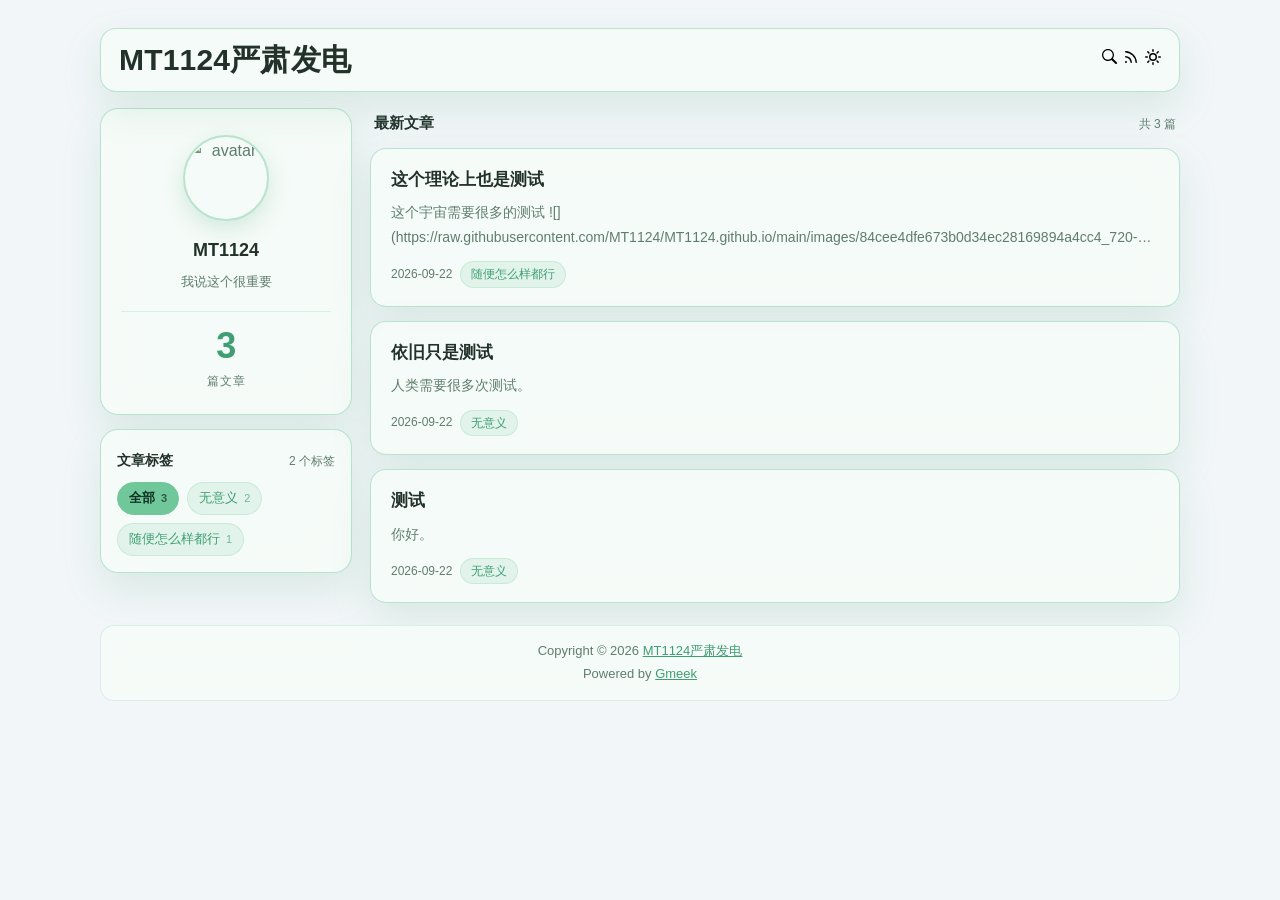
==== docs/index.html @ 90073ca0 "🎉auto update by Gmeek action" ====
<!DOCTYPE html>
<html data-color-mode="light" data-dark-theme="dark" data-light-theme="light" lang="zh-CN">
<head>
    <meta content="text/html; charset=utf-8" http-equiv="content-type" />
    <meta name="viewport" content="width=device-width,initial-scale=1.0">
    <meta http-equiv="X-UA-Compatible" content="IE=edge">
    <meta name="theme-color" content="#eef2f8">
    <link rel="manifest" href="/manifest.webmanifest">
    <link rel="apple-touch-icon" href="/apple-touch-icon.png">
    <meta name="apple-mobile-web-app-capable" content="yes">
    <meta name="mobile-web-app-capable" content="yes">
    <meta name="apple-mobile-web-app-status-bar-style" content="default">
    <meta name="apple-mobile-web-app-title" content="MT1124">
    <link href='https://mirrors.sustech.edu.cn/cdnjs/ajax/libs/Primer/21.0.7/primer.css' rel='stylesheet' />
    
    <link rel="icon" href="https://avatars.githubusercontent.com/u/216737748?v=4&size=64">
    <script>
        (function(){
            try{
                var params=new URLSearchParams(location.search);
                if(params.get('admin')==='1'){localStorage.setItem('meek_admin','1');}
                if(params.get('admin')==='0'){localStorage.removeItem('meek_admin');}
                if(localStorage.getItem('meek_admin')==='1'){document.documentElement.classList.add('is-admin');}
            }catch(e){}
        })();
    </script><script>
        let theme = localStorage.getItem("meek_theme") || "light";
        document.documentElement.setAttribute("data-color-mode", theme);
    </script>
<meta name="description" content="我说这个很重要">
<meta property="og:title" content="MT1124严肃发电">
<meta property="og:description" content="我说这个很重要">
<meta property="og:type" content="blog">
<meta property="og:url" content="https://MT1124.github.io">
<meta property="og:image" content="https://avatars.githubusercontent.com/u/216737748?v=4&size=64">
<title>MT1124严肃发电</title>

    <style>
        :root{
            --blog-max: 880px;
            --blog-radius: 18px;
            --blog-card: rgba(246,252,248,.86);
            --blog-border: rgba(111,199,154,.45);
            --blog-border-soft: rgba(111,199,154,.22);
            --blog-fg: var(--fgColor-default, #22322b);
            --blog-muted: var(--fgColor-muted, #5f7d6e);
            --blog-accent: #6fc79a;
            --blog-accent-strong: #3f9e73;
            --blog-accent-soft: rgba(111,199,154,.15);
            --blog-bg-dim: .30;
            --blog-shadow: 0 16px 40px rgba(63,158,115,.14);
        }
        html[data-color-mode="dark"]{
            --blog-card: rgba(18,26,22,.86);
            --blog-border: rgba(111,199,154,.34);
            --blog-border-soft: rgba(111,199,154,.18);
            --blog-fg: #e4f1ea;
            --blog-muted: #93ab9f;
            --blog-accent: #7fd6ab;
            --blog-accent-strong: #7fd6ab;
            --blog-accent-soft: rgba(127,214,171,.14);
            --blog-shadow: 0 16px 40px rgba(0,0,0,.5);
        }
        *{box-sizing:border-box;}
        body{
            margin:0;
            padding:28px 16px 112px;
            min-height:100vh;
            color:var(--blog-fg);
            font-family:"LXGW WenKai",-apple-system,BlinkMacSystemFont,"Segoe UI","PingFang SC","HarmonyOS Sans SC","Noto Sans SC","Microsoft YaHei",sans-serif;
            font-size:16px;
            line-height:1.75;
            background-color:var(--bgColor-default,#eef1f6);
            background-image:var(--blog-bg-image,linear-gradient(160deg,#f4faf7 0%,#e8f4ee 48%,#f7fbf9 100%));
            background-size:cover;
            background-position:center center;
            background-attachment:fixed;
            background-repeat:no-repeat;
            -webkit-font-smoothing:antialiased;
        }
        html[data-color-mode="dark"] body{
            background-color:var(--bgColor-default,#0d1117);
            background-image:var(--blog-bg-image,linear-gradient(160deg,#0d1412 0%,#11201a 50%,#0d1412 100%));
        }
        body::before{
            content:"";
            position:fixed;
            inset:0;
            z-index:-2;
            background:rgba(247,251,249,var(--blog-bg-dim));
            pointer-events:none;
        }
        html[data-color-mode="dark"] body::before{background:rgba(4,10,7,var(--blog-bg-dim));}
        #header{
            position:sticky;
            top:12px;
            z-index:50;
            display:flex;
            align-items:center;
            gap:12px;
            max-width:var(--blog-max);
            margin:0 auto 16px;
            padding:12px 18px;
            border:1px solid var(--blog-border);
            border-radius:16px;
            background:var(--blog-card);
            box-shadow:var(--blog-shadow);
            backdrop-filter:blur(12px) saturate(1.2);
            -webkit-backdrop-filter:blur(12px) saturate(1.2);
        }
        #page{
            position:relative;
            z-index:1;
            max-width:var(--blog-max);
            margin:0 auto;
            padding:28px 30px 20px;
            border-radius:var(--blog-radius);
            background:var(--blog-card);
            border:1px solid var(--blog-border);
            box-shadow:var(--blog-shadow);
            backdrop-filter:blur(16px) saturate(1.15);
            -webkit-backdrop-filter:blur(16px) saturate(1.15);
        }
        #header h1{margin:0;font-size:clamp(22px,5.4vw,30px);line-height:1.25;display:flex;align-items:center;gap:12px;}
        #header h1 a{color:inherit;text-decoration:none;font-family:inherit!important;font-size:inherit!important;margin-left:0!important;font-weight:650;letter-spacing:.2px;}
        .title-right{display:flex;align-items:center;gap:6px;margin:0 0 0 auto!important;}
        .title-right button,.title-right .btn{margin:0;}
        .avatar{width:48px;height:48px;border-radius:50%!important;object-fit:cover;box-shadow:0 4px 14px rgba(0,0,0,.12);}
        .postTitle,.tagTitle{font-size:clamp(22px,5.4vw,32px)!important;font-family:inherit!important;font-weight:650;line-height:1.3;overflow-wrap:anywhere;}
        #content{font-size:16px;}
        #content > div:first-child{color:var(--blog-muted);}
        .SideNav{min-width:0!important;border:1px solid var(--blog-border)!important;border-radius:14px;overflow:hidden;background:transparent;}
        .SideNav-item{display:flex;padding:13px 15px;border-bottom:1px solid var(--blog-border);color:inherit;text-decoration:none;transition:background .16s ease;}
        .SideNav-item:last-child{border-bottom:none;}
        .SideNav-item:hover{background:var(--blog-accent-soft);text-decoration:none;}
        .SideNav-icon{margin-right:10px;color:var(--blog-muted);}
        .listTitle{font-weight:520;}
        .listLabels{display:flex;align-items:center;gap:6px;}
        .Label{display:inline-flex;align-items:center;padding:2px 9px;border-radius:999px;font-size:12px;line-height:1.6;font-weight:500;color:#fff;}
        .LabelTime{background:var(--blog-accent)!important;color:#123024!important;}
        #postBody a{color:var(--blog-accent-strong);}
        #postBody a:hover{color:var(--blog-accent);}
        .title-right a{color:var(--blog-muted);}
        .title-right a:hover{color:var(--blog-accent-strong);}
        #cmButton{border-color:var(--blog-border)!important;background:var(--blog-accent-soft)!important;color:var(--blog-accent-strong)!important;border-radius:12px;}
        .paginate-container{margin:18px 0 0;}
        .pagination a,.pagination span{margin:0 4px;padding:5px 12px;border-radius:999px;border:1px solid var(--blog-border);text-decoration:none;color:inherit;}
        .pagination a:hover{background:var(--blog-accent-soft);}
        #postBody{padding-bottom:28px;}
        #postBody img{max-width:100%;height:auto;border-radius:12px;}
        #postBody pre{border-radius:12px;}
        #postBody blockquote{border-left:3px solid var(--blog-accent);padding-left:14px;color:var(--blog-muted);}
        #cmButton{margin-top:32px;border-radius:12px;}
        #footer{margin-top:40px;padding-top:16px;border-top:1px solid var(--blog-border);text-align:center;font-size:13px;color:var(--blog-muted);}
        #footer a{color:var(--blog-accent-strong);}
        .fab{position:fixed;right:18px;z-index:60;display:inline-flex;align-items:center;gap:8px;padding:11px 16px;border-radius:999px;border:1px solid var(--blog-border);background:var(--blog-card);color:var(--blog-fg);font-size:14px;font-weight:520;box-shadow:var(--blog-shadow);backdrop-filter:blur(14px);-webkit-backdrop-filter:blur(14px);cursor:pointer;text-decoration:none;transition:transform .16s ease;}
        .fab:hover{transform:translateY(-1px);text-decoration:none;color:var(--blog-fg);}
        .fab svg{width:16px;height:16px;}
        #writeFab{bottom:20px;background:var(--blog-accent);border-color:var(--blog-accent);color:#123024;}
        #bgFab{bottom:74px;}
        html:not(.is-admin) #writeFab{display:none!important;}
        html:not(.is-admin) #bgFab{display:none!important;}
        html:not(.is-admin) #bgPanel{display:none!important;}
        html:not(.is-admin) #pubApp{display:none!important;}
        html:not(.is-admin) a[title="Issue"]{display:none!important;}
        #bgPanel{position:fixed;right:18px;bottom:132px;width:min(92vw,340px);z-index:61;display:none;padding:16px;border-radius:16px;border:1px solid var(--blog-border);background:var(--blog-card);box-shadow:var(--blog-shadow);backdrop-filter:blur(18px);-webkit-backdrop-filter:blur(18px);}
        #bgPanel.open{display:block;}
        #bgPanel .bg-head{display:flex;align-items:center;justify-content:space-between;font-weight:650;margin-bottom:4px;}
        #bgPanel .bg-row{margin-top:10px;display:flex;gap:8px;align-items:center;}
        #bgPanel input[type=text]{flex:1;min-width:0;padding:8px 10px;border-radius:10px;border:1px solid var(--blog-border);background:transparent;color:inherit;}
        #bgPanel input[type=range]{flex:1;}
        #bgPanel .bg-btn{padding:8px 12px;border-radius:10px;border:1px solid var(--blog-border);background:transparent;color:inherit;cursor:pointer;}
        #bgPanel .bg-btn.primary{background:var(--blog-accent);border-color:var(--blog-accent);color:#123024;}
        #bgPanel .bg-file{display:inline-flex;align-items:center;gap:8px;padding:8px 12px;border-radius:10px;border:1px dashed var(--blog-border);cursor:pointer;font-size:14px;}
        #bgPanel .bg-file input{display:none;}
        #bgPanel .bg-hint{margin-top:10px;font-size:12px;line-height:1.6;color:var(--blog-muted);}
        #bgClose{border:none;background:transparent;color:inherit;font-size:20px;line-height:1;cursor:pointer;}
        @media (max-width:600px){
            body{padding:10px 10px 120px!important;}
            #header{top:8px;gap:8px;padding:10px 12px;margin-bottom:12px;border-radius:14px;}
            #page{padding:18px 16px 14px;border-radius:14px;}
            .avatar{width:40px!important;height:40px!important;}
            .subnav-search{width:auto!important;margin:0!important;}
            .subnav-search-input{width:104px!important;}
            .SideNav-item{padding:11px 12px;}
            .listLabels .LabelTime{display:none;}
            .fab{width:46px;height:46px;padding:0;justify-content:center;border-radius:50%;}
            .fab .fab-text{display:none;}
            #writeFab{bottom:16px;right:14px;}
            #bgFab{bottom:70px;right:14px;}
            #bgPanel{right:10px;left:10px;bottom:126px;width:auto;}
        }
    </style>
    <link rel="stylesheet" href="/pub.css">
    <script>window.PUB_REPO="MT1124/MT1124.github.io";</script>
</head>

<style>
#page{max-width:1080px;padding:0;background:transparent;border:none;box-shadow:none;backdrop-filter:none;-webkit-backdrop-filter:none;}
#header{max-width:1080px;}
#footer{max-width:1080px;margin:22px auto 0;padding:14px 20px;border:1px solid var(--blog-border-soft);border-radius:14px;background:var(--blog-card);backdrop-filter:blur(12px);-webkit-backdrop-filter:blur(12px);}

.list-layout{display:grid;grid-template-columns:252px minmax(0,1fr);gap:18px;align-items:start;}
.side-card{background:var(--blog-card);border:1px solid var(--blog-border);border-radius:18px;backdrop-filter:blur(16px) saturate(1.15);-webkit-backdrop-filter:blur(16px) saturate(1.15);box-shadow:var(--blog-shadow);}

.sidebar-sticky{position:sticky;top:96px;display:flex;flex-direction:column;gap:14px;}
.profile-card{display:flex;flex-direction:column;align-items:center;text-align:center;padding:26px 20px 22px;}
.profile-card .avatar{width:86px;height:86px;border-radius:50%!important;object-fit:cover;border:2px solid var(--blog-border);box-shadow:0 8px 22px rgba(63,158,115,.20);transition:transform .5s ease;}
.profile-card .avatar:hover{transform:scale(1.05);}
.profile-name{margin-top:14px;font-size:18px;font-weight:650;color:var(--blog-fg);}
.profile-bio{margin-top:6px;font-size:13px;line-height:1.6;color:var(--blog-muted);}
.profile-stats{width:100%;margin-top:18px;padding-top:16px;border-top:1px solid var(--blog-border-soft);display:flex;justify-content:center;}
.stat{display:flex;flex-direction:column;align-items:center;}
.stat-num{font-size:36px;font-weight:750;line-height:1;color:var(--blog-accent-strong);letter-spacing:-.5px;}
.stat-label{margin-top:7px;font-size:12px;color:var(--blog-muted);letter-spacing:1px;}

.tag-card{padding:18px 16px 16px;}
.tag-card-title{display:flex;align-items:baseline;justify-content:space-between;margin-bottom:10px;font-size:14px;font-weight:650;color:var(--blog-fg);}
.tag-card-title .tag-total{font-size:12px;font-weight:400;color:var(--blog-muted);}
.tag-list{display:flex;flex-wrap:wrap;gap:8px;}
.tag-chip{display:inline-flex;align-items:center;gap:6px;padding:5px 11px;border-radius:999px;border:1px solid var(--blog-border-soft);background:var(--blog-accent-soft);color:var(--blog-accent-strong);font-size:13px;line-height:1.6;cursor:pointer;transition:background .15s ease,border-color .15s ease,color .15s ease;}
.tag-chip:hover{border-color:var(--blog-accent);}
.tag-chip.active{background:var(--blog-accent);border-color:var(--blog-accent);color:#123024;font-weight:600;}
.tag-chip .tag-count{font-size:11px;opacity:.7;}
.tag-hint{margin:2px 4px 12px;font-size:12px;line-height:1.7;color:var(--blog-muted);display:none;}
.tag-hint a{color:var(--blog-accent-strong);}

.main-col{min-width:0;}
.list-head{display:flex;align-items:baseline;justify-content:space-between;margin:2px 4px 12px;font-size:15px;font-weight:600;color:var(--blog-fg);}
.list-head .list-count{font-size:12px;font-weight:400;color:var(--blog-muted);}
.post-cards{display:flex;flex-direction:column;gap:14px;}
.post-card{position:relative;padding:18px 20px;border-radius:16px;border:1px solid var(--blog-border);background:var(--blog-card);backdrop-filter:blur(16px) saturate(1.15);-webkit-backdrop-filter:blur(16px) saturate(1.15);box-shadow:var(--blog-shadow);transition:transform .18s ease,box-shadow .18s ease,border-color .18s ease;}
.post-card:hover{transform:translateY(-3px);border-color:var(--blog-accent);box-shadow:0 18px 40px rgba(63,158,115,.22);}
.post-card-title{margin:0;font-size:17px;line-height:1.5;font-weight:650;}
.post-card-title a{color:var(--blog-fg);text-decoration:none;}
.post-card-title a:hover{color:var(--blog-accent-strong);text-decoration:none;}
.post-card-title a::after{content:"";position:absolute;inset:0;border-radius:inherit;z-index:1;}
.post-card-desc{margin:8px 0 0;font-size:14px;line-height:1.75;color:var(--blog-muted);display:-webkit-box;-webkit-line-clamp:2;-webkit-box-orient:vertical;overflow:hidden;}
.post-card-meta{position:relative;z-index:2;margin-top:12px;display:flex;flex-wrap:wrap;align-items:center;gap:8px;font-size:12px;color:var(--blog-muted);}
.meta-date{color:var(--blog-muted);}
.meta-label{display:inline-flex;align-items:center;padding:2px 10px;border-radius:999px;font-size:12px;line-height:1.7;color:var(--blog-accent-strong);background:var(--blog-accent-soft);border:1px solid var(--blog-border-soft);text-decoration:none;}
.meta-label:hover{color:#123024;background:var(--blog-accent);text-decoration:none;}
.pin-chip{display:inline-flex;align-items:center;padding:1px 8px;border-radius:999px;font-size:11px;color:#123024;background:var(--blog-accent);}
.empty-card{padding:34px 20px;text-align:center;color:var(--blog-muted);font-size:14px;}

@media (max-width:820px){
    #page{max-width:100%;}
    #header{max-width:100%;}
    #footer{max-width:100%;}
    .list-layout{grid-template-columns:1fr;gap:14px;}
    .sidebar-sticky{position:static;gap:12px;}
    .profile-card{position:static;flex-direction:row;align-items:center;text-align:left;gap:14px;padding:16px;}
    .profile-card .avatar{width:56px!important;height:56px!important;flex:none;border-width:1px;}
    .profile-info{min-width:0;}
    .profile-name{margin-top:0;font-size:16px;overflow:hidden;text-overflow:ellipsis;white-space:nowrap;}
    .profile-bio{display:none;}
    .profile-stats{width:auto;margin:0 0 0 auto;padding:0 0 0 14px;border-top:none;border-left:1px solid var(--blog-border-soft);flex:none;}
    .stat-num{font-size:26px;}
    .stat-label{margin-top:4px;font-size:11px;}
    .post-card{padding:16px;}
}
</style>



<body data-default-bg="https://mt1124.github.io/images/bg-720.jpg" data-repo="MT1124/MT1124.github.io">
    <header id="header">
<h1>
    <a class="blogTitle" href="https://MT1124.github.io">MT1124严肃发电</a>
</h1>
<div class="title-right">
    <a href="https://MT1124.github.io/tag.html" id="buttonSearch" class="btn btn-invisible circle" title="搜索">
        <svg class="octicon" width="16" height="16" >
            <path id="pathSearch" fill-rule="evenodd"></path>
        </svg>
    </a>
    
    
    <a href="https://MT1124.github.io/rss.xml" target="_blank" id="buttonRSS" class="btn btn-invisible circle" title="RSS">
        <svg class="octicon" width="16" height="16" >
            <path id="pathRSS" fill-rule="evenodd"></path>
        </svg>
    </a>
    <a class="btn btn-invisible circle" onclick="modeSwitch()" title="切换主题">
        <svg class="octicon" width="16" height="16" >
            <path id="themeSwitch" fill-rule="evenodd"></path>
        </svg>
    </a>
</div>
</header>
    <main id="page">
        <div id="content">
<div class="list-layout">
    <aside class="sidebar">
        <div class="sidebar-sticky">
        <div class="side-card profile-card">
            <img src="https://avatars.githubusercontent.com/u/216737748?v=4&size=64" class="avatar" alt="avatar">
            <div class="profile-info">
                <div class="profile-name">MT1124</div>
                <div class="profile-bio">我说这个很重要</div>
            </div>
            <div class="profile-stats">
                <div class="stat">
                    <div class="stat-num">3</div>
                    <div class="stat-label">篇文章</div>
                </div>
            </div>
        </div>
        <div class="side-card tag-card">
            <div class="tag-card-title"><span>文章标签</span><span class="tag-total" id="tagTotal"></span></div>
            <div class="tag-list" id="tagList"></div>
        </div>
        </div>
    </aside>

    <main class="main-col">
        <div class="list-head">
            <span id="listTitle">最新文章</span>
            <span class="list-count" id="listCount">共 3 篇</span>
        </div>
        <div class="tag-hint" id="tagHint"></div>
        <div class="post-cards">
        <article class="post-card" data-labels="随便怎么样都行">
                <h3 class="post-card-title">
                    <a href="post/zhe-ge-li-lun-shang-ye-shi-ce-shi.html">这个理论上也是测试</a>
                    
                </h3>
                <p class="post-card-desc">这个宇宙需要很多的测试

![](https://raw.githubusercontent.com/MT1124/MT1124.github.io/main/images/84cee4dfe673b0d34ec28169894a4cc4_720-1790087760698-0.jpg)
。</p>
                <div class="post-card-meta">
                    <span class="meta-date">2026-09-22</span>
                    <a class="meta-label" href="https://MT1124.github.io/tag.html#随便怎么样都行">随便怎么样都行</a>
                </div>
            </article><article class="post-card" data-labels="无意义">
                <h3 class="post-card-title">
                    <a href="post/yi-jiu-zhi-shi-ce-shi.html">依旧只是测试</a>
                    
                </h3>
                <p class="post-card-desc">人类需要很多次测试。</p>
                <div class="post-card-meta">
                    <span class="meta-date">2026-09-22</span>
                    <a class="meta-label" href="https://MT1124.github.io/tag.html#无意义">无意义</a>
                </div>
            </article><article class="post-card" data-labels="无意义">
                <h3 class="post-card-title">
                    <a href="post/ce-shi.html">测试</a>
                    
                </h3>
                <p class="post-card-desc">你好。</p>
                <div class="post-card-meta">
                    <span class="meta-date">2026-09-22</span>
                    <a class="meta-label" href="https://MT1124.github.io/tag.html#无意义">无意义</a>
                </div>
            </article>
        </div>
    </main>
</div>
</div>
        <div id="footer"><div id="footer1">Copyright © <span id="copyrightYear"></span> <a href="https://MT1124.github.io">MT1124严肃发电</a></div>
<div id="footer2">
    <span id="runday"></span><span>Powered by <a href="https://meekdai.com/Gmeek.html" target="_blank">Gmeek</a></span>
</div>

<script>
var now=new Date();
document.getElementById("copyrightYear").innerHTML=now.getFullYear();

if(""!=""){
    var startSite=new Date("");
    var diff=now.getTime()-startSite.getTime();
    var diffDay=Math.floor(diff/(1000*60*60*24));
    document.getElementById("runday").innerHTML="网站运行 "+diffDay+" 天"+" • ";
}
</script></div>
    </main>

    <a id="writeFab" class="fab" href="https://github.com/MT1124/MT1124.github.io/issues/new" target="_blank" rel="noopener" title="写新文章（在手机上也能用）">
        <svg viewBox="0 0 16 16" fill="currentColor" aria-hidden="true"><path d="M7.75 2a.75.75 0 0 1 .75.75V7h4.25a.75.75 0 0 1 0 1.5H8.5v4.25a.75.75 0 0 1-1.5 0V8.5H2.75a.75.75 0 0 1 0-1.5H7V2.75A.75.75 0 0 1 7.75 2Z"></path></svg>
        <span class="fab-text">写文章</span>
    </a>
    <button id="bgFab" class="fab" type="button" title="更换背景图">
        <svg viewBox="0 0 16 16" fill="currentColor" aria-hidden="true"><path d="M2 2.75A1.75 1.75 0 0 1 3.75 1h8.5A1.75 1.75 0 0 1 14 2.75v10.5A1.75 1.75 0 0 1 12.25 15h-8.5A1.75 1.75 0 0 1 2 13.25V2.75Zm1.75-.25a.25.25 0 0 0-.25.25v6.36l1.9-1.9a.75.75 0 0 1 1.06 0l1.9 1.9 2.4-2.4a.75.75 0 0 1 1.06 0l1.68 1.68V2.75a.25.25 0 0 0-.25-.25H3.75Z"></path><path d="M5.5 4.25a1.25 1.25 0 1 0 0 2.5 1.25 1.25 0 0 0 0-2.5Z"></path></svg>
        <span class="fab-text">背景</span>
    </button>

    <div id="bgPanel" role="dialog" aria-label="背景设置">
        <div class="bg-head"><span>背景设置</span><button id="bgClose" type="button" title="关闭">×</button></div>
        <div class="bg-row"><label class="bg-file">📷 从手机/电脑选图<input id="bgFile" type="file" accept="image/*"></label></div>
        <div class="bg-row"><input id="bgUrl" type="text" placeholder="或粘贴图片链接 https://..."></div>
        <div class="bg-row"><button id="bgApply" class="bg-btn primary" type="button">本地预览</button><button id="bgCopy" class="bg-btn" type="button">复制全站配置</button><button id="bgReset" class="bg-btn" type="button">恢复默认</button></div>
        <div class="bg-row"><span style="font-size:13px;color:var(--blog-muted);white-space:nowrap;">遮罩</span><input id="bgDim" type="range" min="0" max="80" step="5" value="38"></div>
        <div class="bg-hint">「本地预览」只对这台设备生效；想让所有访客都看到，点「复制全站配置」，把内容粘贴到 config.json 的 backgroundImage 后提交，站点会自动重建。</div>
    </div>

    <div id="pubApp" aria-hidden="true">
        <div class="pub-sheet" role="dialog" aria-modal="true" aria-label="写文章">
            <div class="pub-head">
                <div class="pub-tabs">
                    <button type="button" id="pubTabNew" class="pub-tab active">发新文章</button>
                    <button type="button" id="pubTabManage" class="pub-tab">管理文章</button>
                </div>
                <button type="button" id="pubClose" class="pub-x" title="关闭">×</button>
            </div>

            <div id="pubSetup">
                <p class="pub-note">首次使用需要填一个 GitHub Token（只保存在你本机浏览器，不会上传到任何地方）。<br>
                在 GitHub → Settings → Developer settings → Personal access tokens → Fine-grained tokens 新建，仓库只选
                <b>MT1124/MT1124.github.io</b>，权限给 <b>Contents: Read and write</b> 与 <b>Issues: Read and write</b>，然后粘贴到下面。</p>
                <input id="pubToken" class="pub-input" type="password" placeholder="github_pat_..." autocomplete="off">
                <div class="pub-row">
                    <button type="button" id="pubSave" class="pub-btn primary">保存并连接</button>
                    <a class="pub-btn" href="https://github.com/settings/personal-access-tokens/new" target="_blank" rel="noopener">去创建 Token</a>
                </div>
                <div id="pubSetupMsg" class="pub-msg"></div>
            </div>

            <div id="pubForm" hidden>
                <input id="pubTitle" class="pub-input" placeholder="文章标题">
                <div class="pub-note" style="margin:8px 0 0;">标签（第一个决定分类和文件名，可多选）</div>
                <div id="pubLabels" class="pub-labels"></div>
                <div class="pub-row">
                    <input id="pubNewLabel" class="pub-input" style="flex:1;min-width:120px;" placeholder="新建标签（可留空）">
                    <button type="button" id="pubAddLabel" class="pub-btn">添加</button>
                </div>
                <textarea id="pubBody" class="pub-textarea" placeholder="正文，支持 Markdown。可以用下面的按钮上传图片，会自动插入到正文。"></textarea>
                <div class="pub-row">
                    <label class="pub-btn pub-file">📷 插入图片<input id="pubImg" type="file" accept="image/*" multiple></label>
                    <label class="pub-check"><input type="checkbox" id="pubTop"> 置顶</label>
                </div>
                <div class="pub-row">
                    <button type="button" id="pubSubmit" class="pub-btn primary">发布文章</button>
                    <button type="button" id="pubCancelEdit" class="pub-btn" hidden>取消编辑</button>
                    <a class="pub-btn" href="https://github.com/MT1124/MT1124.github.io/issues/new" target="_blank" rel="noopener">用 GitHub 网页写</a>
                </div>
                <div id="pubMsg" class="pub-msg"></div>
            </div>

            <div id="pubManage" hidden>
                <div class="pub-row">
                    <button type="button" id="pubRefresh" class="pub-btn">刷新列表</button>
                    <span id="pubManageMsg" class="pub-msg"></span>
                </div>
                <div id="pubPosts" class="pub-posts"></div>
            </div>
        </div>
    </div>
    <script src="/pub.js" defer></script>
</body>
<script>
var IconList={'sun': 'M8 10.5a2.5 2.5 0 100-5 2.5 2.5 0 000 5zM8 12a4 4 0 100-8 4 4 0 000 8zM8 0a.75.75 0 01.75.75v1.5a.75.75 0 01-1.5 0V.75A.75.75 0 018 0zm0 13a.75.75 0 01.75.75v1.5a.75.75 0 01-1.5 0v-1.5A.75.75 0 018 13zM2.343 2.343a.75.75 0 011.061 0l1.06 1.061a.75.75 0 01-1.06 1.06l-1.06-1.06a.75.75 0 010-1.06zm9.193 9.193a.75.75 0 011.06 0l1.061 1.06a.75.75 0 01-1.06 1.061l-1.061-1.06a.75.75 0 010-1.061zM16 8a.75.75 0 01-.75.75h-1.5a.75.75 0 010-1.5h1.5A.75.75 0 0116 8zM3 8a.75.75 0 01-.75.75H.75a.75.75 0 010-1.5h1.5A.75.75 0 013 8zm10.657-5.657a.75.75 0 010 1.061l-1.061 1.06a.75.75 0 11-1.06-1.06l1.06-1.06a.75.75 0 011.06 0zm-9.193 9.193a.75.75 0 010 1.06l-1.06 1.061a.75.75 0 11-1.061-1.06l1.06-1.061a.75.75 0 011.061 0z', 'moon': 'M9.598 1.591a.75.75 0 01.785-.175 7 7 0 11-8.967 8.967.75.75 0 01.961-.96 5.5 5.5 0 007.046-7.046.75.75 0 01.175-.786zm1.616 1.945a7 7 0 01-7.678 7.678 5.5 5.5 0 107.678-7.678z', 'sync': 'M1.705 8.005a.75.75 0 0 1 .834.656 5.5 5.5 0 0 0 9.592 2.97l-1.204-1.204a.25.25 0 0 1 .177-.427h3.646a.25.25 0 0 1 .25.25v3.646a.25.25 0 0 1-.427.177l-1.38-1.38A7.002 7.002 0 0 1 1.05 8.84a.75.75 0 0 1 .656-.834ZM8 2.5a5.487 5.487 0 0 0-4.131 1.869l1.204 1.204A.25.25 0 0 1 4.896 6H1.25A.25.25 0 0 1 1 5.75V2.104a.25.25 0 0 1 .427-.177l1.38 1.38A7.002 7.002 0 0 1 14.95 7.16a.75.75 0 0 1-1.49.178A5.5 5.5 0 0 0 8 2.5Z', 'search': 'M15.7 13.3l-3.81-3.83A5.93 5.93 0 0 0 13 6c0-3.31-2.69-6-6-6S1 2.69 1 6s2.69 6 6 6c1.3 0 2.48-.41 3.47-1.11l3.83 3.81c.19.2.45.3.7.3.25 0 .52-.09.7-.3a.996.996 0 0 0 0-1.41v.01zM7 10.7c-2.59 0-4.7-2.11-4.7-4.7 0-2.59 2.11-4.7 4.7-4.7 2.59 0 4.7 2.11 4.7 4.7 0 2.59-2.11 4.7-4.7 4.7z', 'rss': 'M2.002 2.725a.75.75 0 0 1 .797-.699C8.79 2.42 13.58 7.21 13.974 13.201a.75.75 0 0 1-1.497.098 10.502 10.502 0 0 0-9.776-9.776.747.747 0 0 1-.7-.798ZM2.84 7.05h-.002a7.002 7.002 0 0 1 6.113 6.111.75.75 0 0 1-1.49.178 5.503 5.503 0 0 0-4.8-4.8.75.75 0 0 1 .179-1.489ZM2 13a1 1 0 1 1 2 0 1 1 0 0 1-2 0Z', 'upload': 'M2.75 14A1.75 1.75 0 0 1 1 12.25v-2.5a.75.75 0 0 1 1.5 0v2.5c0 .138.112.25.25.25h10.5a.25.25 0 0 0 .25-.25v-2.5a.75.75 0 0 1 1.5 0v2.5A1.75 1.75 0 0 1 13.25 14Z M11.78 4.72a.749.749 0 1 1-1.06 1.06L8.75 3.811V9.5a.75.75 0 0 1-1.5 0V3.811L5.28 5.78a.749.749 0 1 1-1.06-1.06l3.25-3.25a.749.749 0 0 1 1.06 0l3.25 3.25Z', 'post': 'M0 3.75C0 2.784.784 2 1.75 2h12.5c.966 0 1.75.784 1.75 1.75v8.5A1.75 1.75 0 0 1 14.25 14H1.75A1.75 1.75 0 0 1 0 12.25Zm1.75-.25a.25.25 0 0 0-.25.25v8.5c0 .138.112.25.25.25h12.5a.25.25 0 0 0 .25-.25v-8.5a.25.25 0 0 0-.25-.25ZM3.5 6.25a.75.75 0 0 1 .75-.75h7a.75.75 0 0 1 0 1.5h-7a.75.75 0 0 1-.75-.75Zm.75 2.25h4a.75.75 0 0 1 0 1.5h-4a.75.75 0 0 1 0-1.5Z'};
var utterancesLoad=0;

let themeSettings={
    "dark": ["dark","moon","#00f0ff","dark-blue"],
    "light": ["light","sun","#ff5000","github-light"],
    "auto": ["auto","sync","","preferred-color-scheme"]
};
function changeTheme(mode, icon, color, utheme){
    document.documentElement.setAttribute("data-color-mode",mode);
    document.getElementById("themeSwitch").setAttribute("d",value=IconList[icon]);
    document.getElementById("themeSwitch").parentNode.style.color=color;
    if(utterancesLoad==1){utterancesTheme(utheme);}
}
function modeSwitch(){
    let currentMode=document.documentElement.getAttribute('data-color-mode');
    let newMode = currentMode === "light" ? "dark" : currentMode === "dark" ? "auto" : "light";
    localStorage.setItem("meek_theme", newMode);
    if(themeSettings[newMode]){
        changeTheme(...themeSettings[newMode]);
    }
}
function utterancesTheme(theme){
    const message={type:'set-theme',theme: theme};
    const iframe=document.getElementsByClassName('utterances-frame')[0];
    iframe.contentWindow.postMessage(message,'https://utteranc.es');
}
if(themeSettings[theme]){changeTheme(...themeSettings[theme]);}
console.log("\n %c Gmeek last https://github.com/Meekdai/Gmeek \n","padding:5px 0;background:#02d81d;color:#fff");

/* ---- 背景图与移动端发布按钮 ---- */
(function(){
    var root=document.documentElement;
    var body=document.body;
    var K_BG='meek_bg_image';
    var K_DIM='meek_bg_dim';
    var DEF_BG=body.getAttribute('data-default-bg')||'';

    function cssUrl(u){
        return 'url("'+String(u).replace(/"/g,'%22').replace(/\)/g,'%29')+'")';
    }
    function setBg(u){
        if(u){root.style.setProperty('--blog-bg-image',cssUrl(u));}
        else{root.style.removeProperty('--blog-bg-image');}
    }
    function setDim(v){
        var n=(v===null||v===undefined||v==='')?38:Number(v);
        if(isNaN(n)){n=38;}
        root.style.setProperty('--blog-bg-dim',String(n/100));
    }
    function readStore(k){
        try{return localStorage.getItem(k);}catch(e){return null;}
    }
    function writeStore(k,v){
        try{
            if(v===null){localStorage.removeItem(k);}
            else{localStorage.setItem(k,v);}
            return true;
        }catch(e){return false;}
    }
    function applySaved(){
        var u=readStore(K_BG);
        var d=readStore(K_DIM);
        setBg(u?u:DEF_BG);
        setDim(d===null?38:d);
        var r=document.getElementById('bgDim');
        if(r){r.value=(d===null?38:Number(d));}
    }
    function applyBg(u,save){
        var ok=true;
        if(save){ok=writeStore(K_BG,u?u:null);}
        setBg(u?u:DEF_BG);
        if(!ok){alert('这张图太大了，浏览器存不下。可以换成图片链接，或选一张小一点的图。');}
    }
    function fileToDataUrl(file,cb){
        var fr=new FileReader();
        fr.onload=function(){
            var img=new Image();
            img.onload=function(){
                var max=1600;
                var w=img.width,h=img.height;
                var s=Math.min(1,max/Math.max(w,h));
                var c=document.createElement('canvas');
                c.width=Math.max(1,Math.round(w*s));
                c.height=Math.max(1,Math.round(h*s));
                c.getContext('2d').drawImage(img,0,0,c.width,c.height);
                try{cb(c.toDataURL('image/jpeg',0.82));}catch(e){cb(fr.result);}
            };
            img.onerror=function(){cb(fr.result);};
            img.src=fr.result;
        };
        fr.readAsDataURL(file);
    }
    applySaved();

    var panel=document.getElementById('bgPanel');
    var file=document.getElementById('bgFile');
    var url=document.getElementById('bgUrl');
    var dim=document.getElementById('bgDim');
    document.getElementById('bgFab').addEventListener('click',function(){
        panel.classList.toggle('open');
    });
    document.getElementById('bgClose').addEventListener('click',function(){
        panel.classList.remove('open');
    });
    document.addEventListener('click',function(e){
        if(!panel.classList.contains('open')){return;}
        if(panel.contains(e.target)||e.target.closest('#bgFab')){return;}
        panel.classList.remove('open');
    });
    document.addEventListener('keydown',function(e){
        if(e.key==='Escape'){panel.classList.remove('open');}
    });
    if(file){
        file.addEventListener('change',function(){
            var f=file.files&&file.files[0];
            if(!f){return;}
            fileToDataUrl(f,function(data){applyBg(data,true);});
        });
    }
    document.getElementById('bgApply').addEventListener('click',function(){
        applyBg(url.value.trim(),true);
    });
    if(url){
        url.addEventListener('keydown',function(e){
            if(e.key==='Enter'){applyBg(url.value.trim(),true);}
        });
    }
    document.getElementById('bgReset').addEventListener('click',function(){
        writeStore(K_BG,null);
        writeStore(K_DIM,null);
        applyBg('',false);
        setDim(38);
        if(url){url.value='';}
        if(dim){dim.value=38;}
    });
    var copyBtn=document.getElementById('bgCopy');
    if(copyBtn){
        copyBtn.addEventListener('click',function(){
            var u=(url&&url.value.trim())||readStore(K_BG)||'';
            if(!u||u.slice(0,5)==='data:'){
                alert('请先在上面的输入框里粘贴一个图片链接（https://...）。\n\n从相册选的图片只在这台设备预览；要让所有访客都看到，请先把图片上传到仓库的 images/ 目录，再粘贴它的链接。');
                return;
            }
            var snippet='"backgroundImage":"'+u.replace(/"/g,'')+'"';
            var show=function(){alert('已生成全站配置：\n\n'+snippet+'\n\n在手机上打开 config.json，用这一行替换原来的 backgroundImage，提交后站点会自动重建。');};
            if(navigator.clipboard&&navigator.clipboard.writeText){navigator.clipboard.writeText(snippet).then(show,show);}else{show();}
        });
    }
    if(dim){
        dim.addEventListener('input',function(){
            setDim(dim.value);
            writeStore(K_DIM,dim.value);
        });
    }
})();
</script>

<script>
document.getElementById("pathSearch").setAttribute("d",IconList["search"]);
document.getElementById("pathRSS").setAttribute("d",IconList["rss"]);
iconTOP=document.getElementsByClassName("svgTop1");
iconPost=document.getElementsByClassName("svgTop0");
for(var i=0;i<iconTOP.length;i++){
    iconTOP[i].setAttribute("d",IconList["upload"]);
    iconTOP[i].parentNode.style.color="red";
}
for(var i=0;i<iconPost.length;i++){
    iconPost[i].setAttribute("d",IconList["post"]);
}




</script>
<script>
(function () {
    var cards = Array.prototype.slice.call(document.querySelectorAll('.post-card'));
    var tagBox = document.getElementById('tagList');
    var tagTotal = document.getElementById('tagTotal');
    var titleEl = document.getElementById('listTitle');
    var countEl = document.getElementById('listCount');
    var hintEl = document.getElementById('tagHint');
    var baseTitle = titleEl ? titleEl.textContent.replace(/\s+/g, ' ').trim() : '最新文章';
    var local = {};
    var global = {};
    var totalPosts = cards.length;

    function esc(s) {
        return String(s).replace(/[&<>"']/g, function (c) {
            return { '&': '&amp;', '<': '&lt;', '>': '&gt;', '"': '&quot;', "'": '&#39;' }[c];
        });
    }
    cards.forEach(function (card) {
        (card.getAttribute('data-labels') || '').split(',').forEach(function (t) {
            t = t.trim();
            if (t) { local[t] = (local[t] || 0) + 1; }
        });
    });
    global = Object.assign({}, local);

    function currentTag() {
        var m = /^#tag-(.*)$/.exec(decodeURIComponent(location.hash || ''));
        if (!m) { return ''; }
        var v = decodeURIComponent(m[1]);
        return v === 'all' ? '' : v;
    }
    function chip(name, count, active, value) {
        var b = document.createElement('button');
        b.type = 'button';
        b.className = 'tag-chip' + (active ? ' active' : '');
        b.setAttribute('data-tag', name);
        b.innerHTML = esc(name) + ' <span class="tag-count">' + count + '</span>';
        b.onclick = function () { apply(value === undefined ? name : value); };
        return b;
    }
    function render(active) {
        if (!tagBox) { return; }
        tagBox.innerHTML = '';
        tagBox.appendChild(chip('全部', totalPosts, !active, ''));
        var names = Object.keys(global).sort(function (a, b) {
            return (global[b] - global[a]) || a.localeCompare(b);
        });
        names.forEach(function (n) { tagBox.appendChild(chip(n, global[n], active === n)); });
        if (!names.length) {
            var p = document.createElement('div');
            p.className = 'tag-hint';
            p.style.display = 'block';
            p.textContent = '还没有标签';
            tagBox.appendChild(p);
        }
        if (tagTotal) { tagTotal.textContent = names.length ? (names.length + ' 个标签') : ''; }
    }
    function apply(tag) {
        var shown = 0;
        cards.forEach(function (card) {
            var labels = (card.getAttribute('data-labels') || '').split(',').map(function (s) { return s.trim(); });
            var ok = !tag || labels.indexOf(tag) >= 0;
            card.style.display = ok ? '' : 'none';
            if (ok) { shown++; }
        });
        if (titleEl) { titleEl.textContent = tag ? ('标签：' + tag) : baseTitle; }
        if (countEl) {
            countEl.textContent = tag
                ? ('本页 ' + shown + ' 篇 / 全站 ' + (global[tag] || shown) + ' 篇')
                : ('共 ' + totalPosts + ' 篇');
        }
        if (hintEl) {
            if (tag && shown === 0) {
                hintEl.style.display = 'block';
                hintEl.innerHTML = '本页没有「' + esc(tag) + '」标签的文章，<a href="/tag.html#' + encodeURIComponent(tag) + '">去标签页查看全部 →</a>';
            } else if (tag && (global[tag] || 0) > shown) {
                hintEl.style.display = 'block';
                hintEl.innerHTML = '全站共 ' + global[tag] + ' 篇带「' + esc(tag) + '」的文章，<a href="/tag.html#' + encodeURIComponent(tag) + '">查看全部 →</a>';
            } else {
                hintEl.style.display = 'none';
                hintEl.innerHTML = '';
            }
        }
        var want = tag ? ('#tag-' + encodeURIComponent(tag)) : '#tag-all';
        if (location.hash !== want) {
            try { history.replaceState(null, '', want); } catch (e) { location.hash = want; }
        }
        render(tag);
    }

    var initial = currentTag();
    render(initial);
    if (initial) { apply(initial); }

    fetch('/postList.json').then(function (r) { return r.ok ? r.json() : null; }).then(function (data) {
        if (!data) { return; }
        var all = {};
        var keys = Object.keys(data);
        var postCount = 0;
        keys.forEach(function (k) {
            var item = data[k] || {};
            if (!item.postUrl) { return; }
            postCount++;
            (item.labels || []).forEach(function (l) { all[l] = (all[l] || 0) + 1; });
        });
        global = all;
        totalPosts = postCount || totalPosts;
        var active = currentTag();
        if (active) { apply(active); } else { render(''); }
    }).catch(function () {});
})();
</script>


</html>
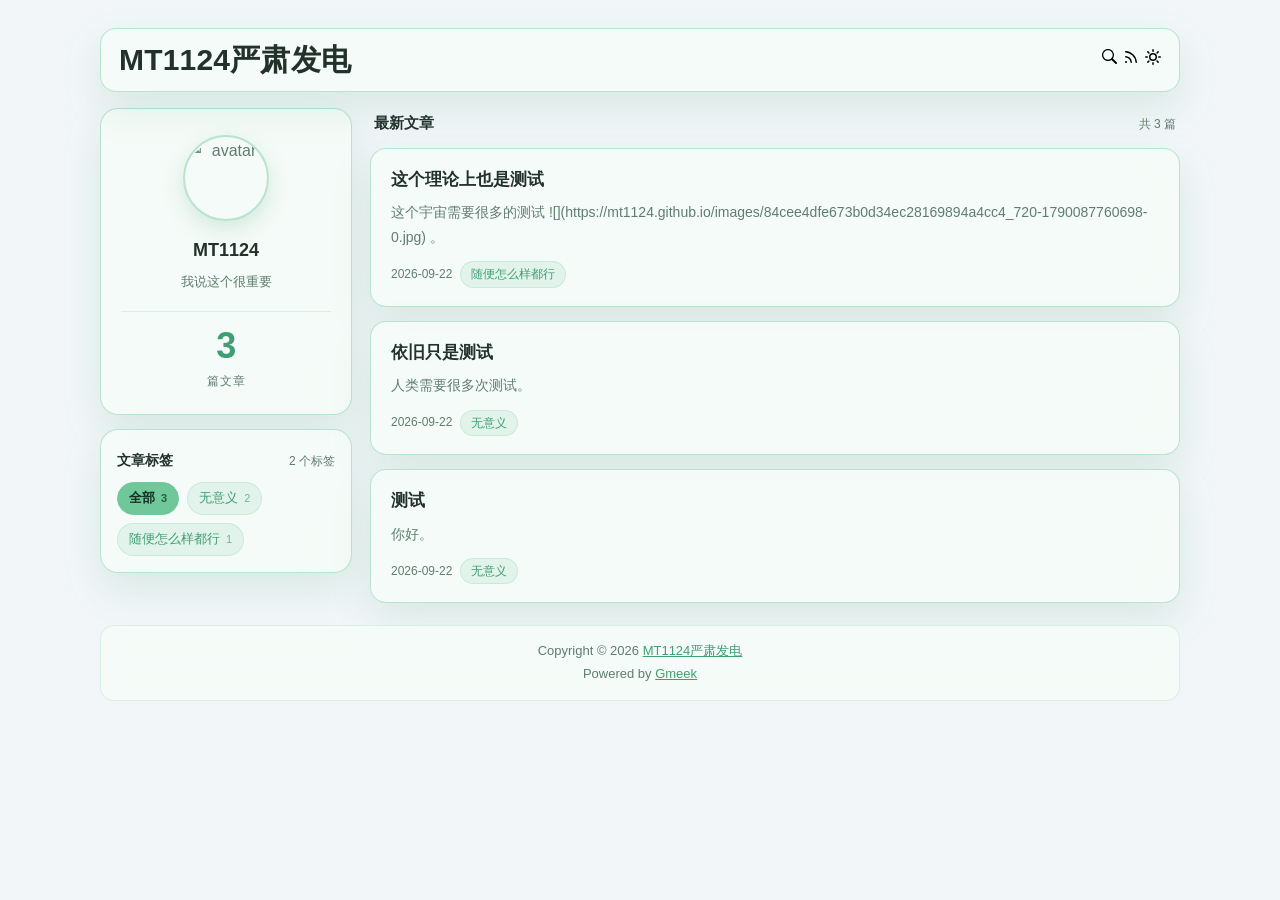
==== commit 92fa082d: "🎉auto update by Gmeek action" ====
--- a/docs/index.html
+++ b/docs/index.html
@@ -327,7 +327,7 @@
                 </h3>
                 <p class="post-card-desc">这个宇宙需要很多的测试
 
-![](https://raw.githubusercontent.com/MT1124/MT1124.github.io/main/images/84cee4dfe673b0d34ec28169894a4cc4_720-1790087760698-0.jpg)
+![](https://mt1124.github.io/images/84cee4dfe673b0d34ec28169894a4cc4_720-1790087760698-0.jpg)
 。</p>
                 <div class="post-card-meta">
                     <span class="meta-date">2026-09-22</span>
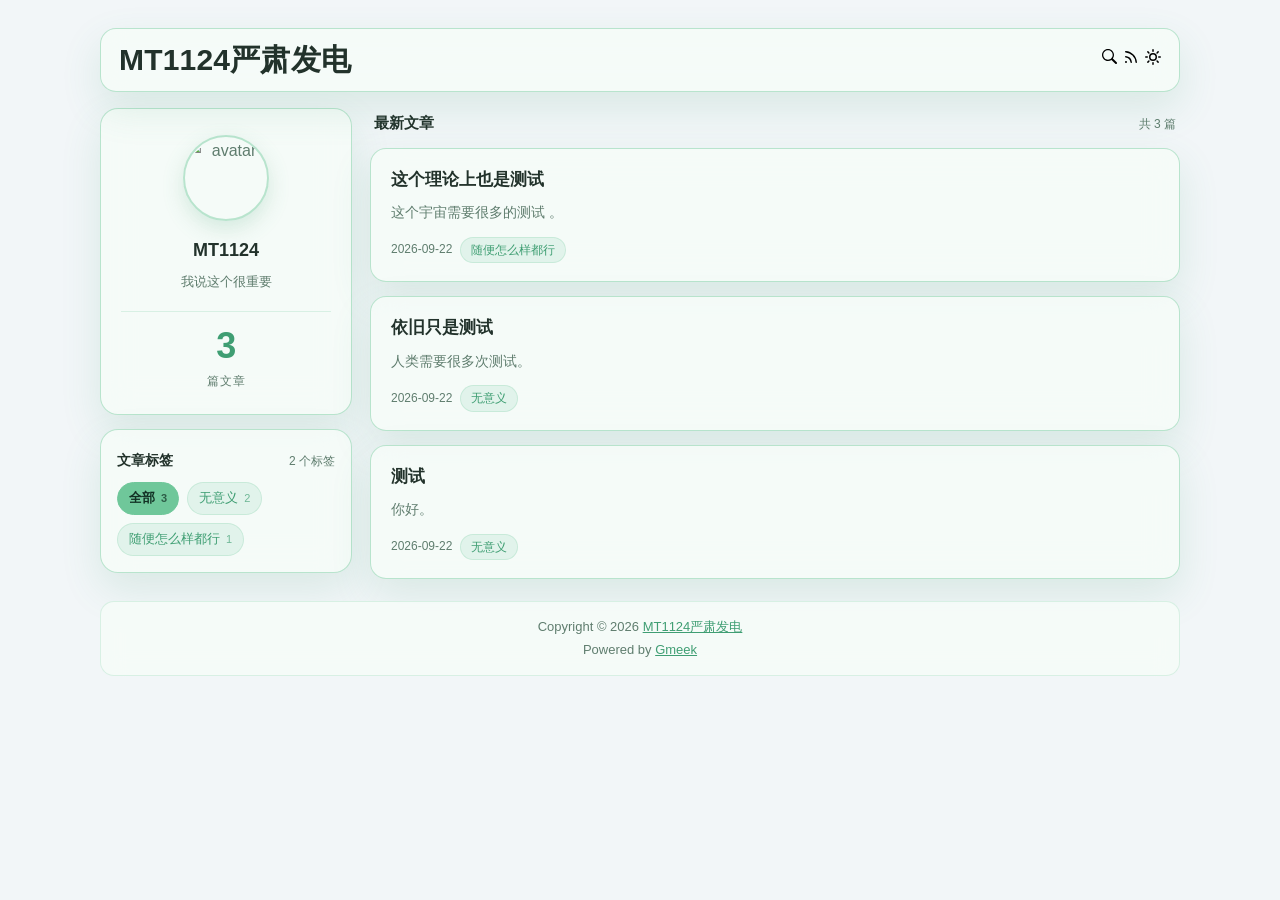
==== commit 6b4c0b6b: "🎉auto update by Gmeek action" ====
--- a/docs/index.html
+++ b/docs/index.html
@@ -626,6 +626,20 @@
 </script>
 <script>
 (function () {
+    Array.prototype.slice.call(document.querySelectorAll('.post-card-desc')).forEach(function (el) {
+        var t = el.textContent || '';
+        t = t.replace(/!\[[^\]]*\]\([^)]*\)/g, ' ');
+        t = t.replace(/\[([^\]]*)\]\([^)]*\)/g, '$1');
+        t = t.replace(/<\/?[a-zA-Z][^>]*>/g, ' ');
+        t = t.replace(/(\*\*|__)(.*?)\1/g, '$2');
+        t = t.replace(/(\*|_)([^*_]+)\1/g, '$2');
+        t = t.replace(/`([^`]*)`/g, '$1');
+        t = t.replace(/^\s{0,3}#{1,6}\s*/gm, '');
+        t = t.replace(/^\s*>\s?/gm, '');
+        t = t.replace(/\s+/g, ' ').trim();
+        if (!t) { el.style.display = 'none'; }
+        else { el.textContent = t; }
+    });
     var cards = Array.prototype.slice.call(document.querySelectorAll('.post-card'));
     var tagBox = document.getElementById('tagList');
     var tagTotal = document.getElementById('tagTotal');
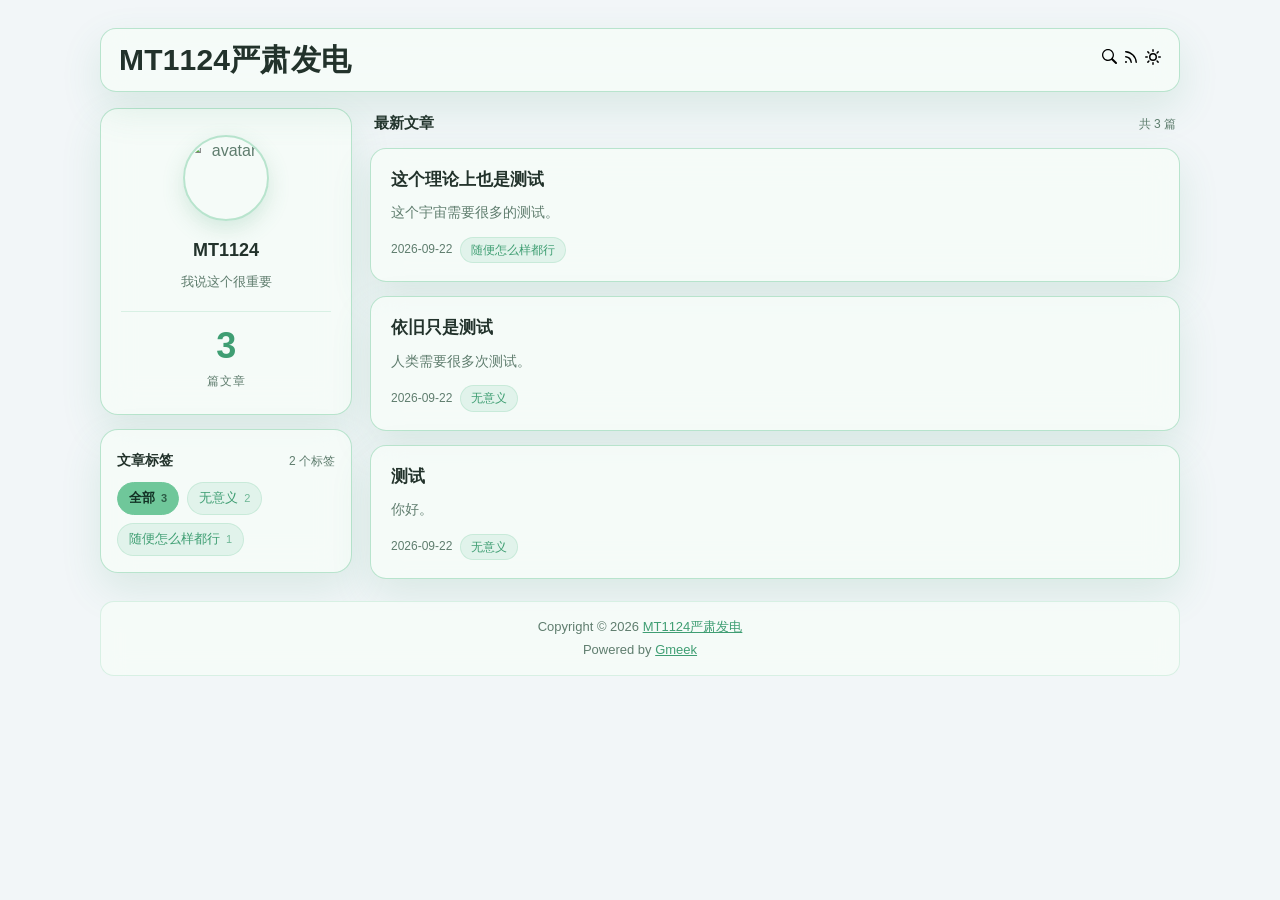
==== commit 8e355fa3: "🎉auto update by Gmeek action" ====
--- a/docs/index.html
+++ b/docs/index.html
@@ -636,6 +636,8 @@
         t = t.replace(/`([^`]*)`/g, '$1');
         t = t.replace(/^\s{0,3}#{1,6}\s*/gm, '');
         t = t.replace(/^\s*>\s?/gm, '');
+        t = t.replace(/\s+([。，、！？；：）】」』!?,.;:)])/g, '$1');
+        t = t.replace(/([（【「『(])\s+/g, '$1');
         t = t.replace(/\s+/g, ' ').trim();
         if (!t) { el.style.display = 'none'; }
         else { el.textContent = t; }
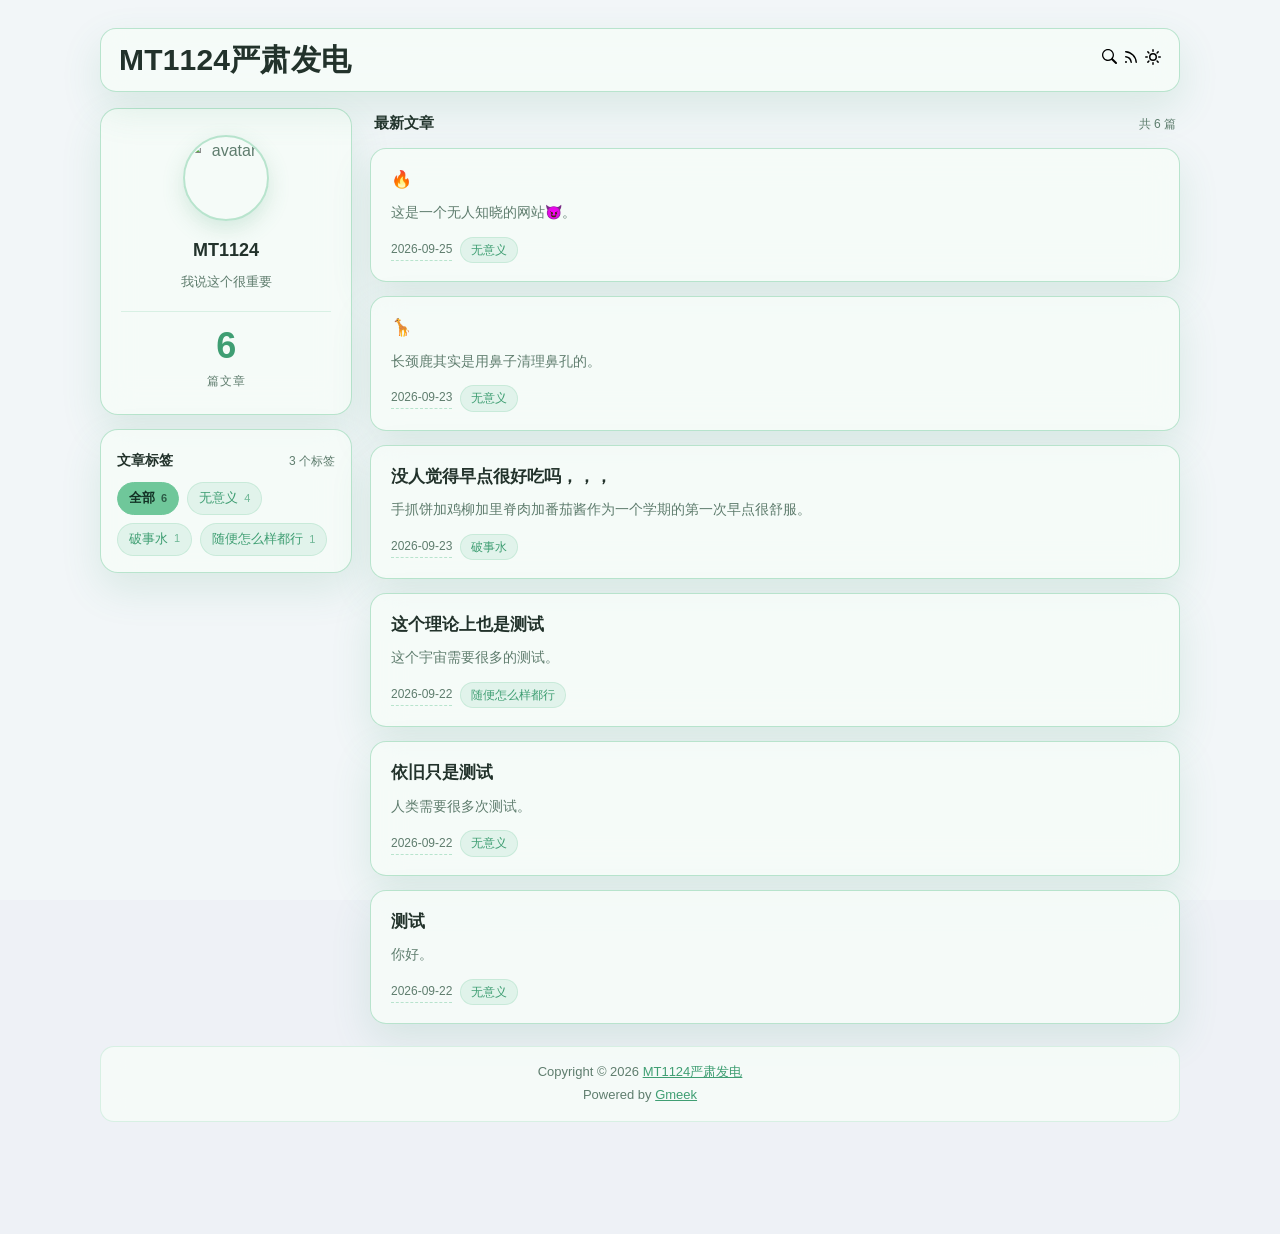
==== commit a7b8606b: "🎉auto update by Gmeek action" ====
--- a/docs/index.html
+++ b/docs/index.html
@@ -175,6 +175,19 @@
         #bgPanel .bg-file input{display:none;}
         #bgPanel .bg-hint{margin-top:10px;font-size:12px;line-height:1.6;color:var(--blog-muted);}
         #bgClose{border:none;background:transparent;color:inherit;font-size:20px;line-height:1;cursor:pointer;}
+
+        /* 唤起式时间戳（QQ空间风格） */
+        .ts-trigger{cursor:pointer;position:relative;z-index:2;border-bottom:1px dashed var(--blog-border);}
+        .ts-trigger:hover,.ts-trigger:focus,.ts-trigger.ts-active{color:var(--blog-accent-strong);border-bottom-color:var(--blog-accent);outline:none;}
+        #tsPop{position:fixed;z-index:300;display:none;min-width:196px;max-width:min(92vw,300px);padding:14px 16px 12px;border-radius:14px;border:1px solid var(--blog-border);background:var(--blog-card);box-shadow:var(--blog-shadow);backdrop-filter:blur(18px) saturate(1.2);-webkit-backdrop-filter:blur(18px) saturate(1.2);transform-origin:top center;}
+        #tsPop.open{display:block;animation:tsIn .18s ease;}
+        @keyframes tsIn{from{opacity:0;transform:translateY(-6px) scale(.96);}to{opacity:1;transform:none;}}
+        #tsPop .ts-date{font-size:15px;font-weight:650;color:var(--blog-fg);line-height:1.4;}
+        #tsPop .ts-time{margin-top:4px;font-size:13px;color:var(--blog-accent-strong);}
+        #tsPop .ts-extra{margin-top:7px;font-size:12px;line-height:1.7;color:var(--blog-muted);word-break:break-all;}
+        #tsPop .ts-copy{margin-top:10px;padding:6px 12px;border-radius:10px;border:1px solid var(--blog-border);background:transparent;color:inherit;font-size:12px;cursor:pointer;}
+        #tsPop .ts-copy:hover{border-color:var(--blog-accent);color:var(--blog-accent-strong);}
+        #tsPop .ts-arrow{position:absolute;width:10px;height:10px;background:var(--blog-card);border-left:1px solid var(--blog-border);border-top:1px solid var(--blog-border);transform:rotate(45deg);}
         @media (max-width:600px){
             body{padding:10px 10px 120px!important;}
             #header{top:8px;gap:8px;padding:10px 12px;margin-bottom:12px;border-radius:14px;}
@@ -301,7 +314,7 @@
             </div>
             <div class="profile-stats">
                 <div class="stat">
-                    <div class="stat-num">3</div>
+                    <div class="stat-num">6</div>
                     <div class="stat-label">篇文章</div>
                 </div>
             </div>
@@ -316,11 +329,41 @@
     <main class="main-col">
         <div class="list-head">
             <span id="listTitle">最新文章</span>
-            <span class="list-count" id="listCount">共 3 篇</span>
+            <span class="list-count" id="listCount">共 6 篇</span>
         </div>
         <div class="tag-hint" id="tagHint"></div>
         <div class="post-cards">
-        <article class="post-card" data-labels="随便怎么样都行">
+        <article class="post-card" data-labels="无意义">
+                <h3 class="post-card-title">
+                    <a href="post/%F0%9F%94%A5.html">🔥</a>
+                    
+                </h3>
+                <p class="post-card-desc">这是一个无人知晓的网站😈。</p>
+                <div class="post-card-meta">
+                    <span class="meta-date ts-trigger" data-ts="1790268766" tabindex="0">2026-09-25</span>
+                    <a class="meta-label" href="https://MT1124.github.io/tag.html#无意义">无意义</a>
+                </div>
+            </article><article class="post-card" data-labels="无意义">
+                <h3 class="post-card-title">
+                    <a href="post/%F0%9F%A6%92.html">🦒</a>
+                    
+                </h3>
+                <p class="post-card-desc">长颈鹿其实是用鼻子清理鼻孔的。</p>
+                <div class="post-card-meta">
+                    <span class="meta-date ts-trigger" data-ts="1790172906" tabindex="0">2026-09-23</span>
+                    <a class="meta-label" href="https://MT1124.github.io/tag.html#无意义">无意义</a>
+                </div>
+            </article><article class="post-card" data-labels="破事水">
+                <h3 class="post-card-title">
+                    <a href="post/mei-ren-jue-de-zao-dian-hen-hao-chi-ma-%EF%BC%8C%EF%BC%8C%EF%BC%8C.html">没人觉得早点很好吃吗，，，</a>
+                    
+                </h3>
+                <p class="post-card-desc">手抓饼加鸡柳加里脊肉加番茄酱作为一个学期的第一次早点很舒服。</p>
+                <div class="post-card-meta">
+                    <span class="meta-date ts-trigger" data-ts="1790120315" tabindex="0">2026-09-23</span>
+                    <a class="meta-label" href="https://MT1124.github.io/tag.html#破事水">破事水</a>
+                </div>
+            </article><article class="post-card" data-labels="随便怎么样都行">
                 <h3 class="post-card-title">
                     <a href="post/zhe-ge-li-lun-shang-ye-shi-ce-shi.html">这个理论上也是测试</a>
                     
@@ -330,7 +373,7 @@
 ![](https://mt1124.github.io/images/84cee4dfe673b0d34ec28169894a4cc4_720-1790087760698-0.jpg)
 。</p>
                 <div class="post-card-meta">
-                    <span class="meta-date">2026-09-22</span>
+                    <span class="meta-date ts-trigger" data-ts="1790087768" tabindex="0">2026-09-22</span>
                     <a class="meta-label" href="https://MT1124.github.io/tag.html#随便怎么样都行">随便怎么样都行</a>
                 </div>
             </article><article class="post-card" data-labels="无意义">
@@ -340,7 +383,7 @@
                 </h3>
                 <p class="post-card-desc">人类需要很多次测试。</p>
                 <div class="post-card-meta">
-                    <span class="meta-date">2026-09-22</span>
+                    <span class="meta-date ts-trigger" data-ts="1790084279" tabindex="0">2026-09-22</span>
                     <a class="meta-label" href="https://MT1124.github.io/tag.html#无意义">无意义</a>
                 </div>
             </article><article class="post-card" data-labels="无意义">
@@ -350,7 +393,7 @@
                 </h3>
                 <p class="post-card-desc">你好。</p>
                 <div class="post-card-meta">
-                    <span class="meta-date">2026-09-22</span>
+                    <span class="meta-date ts-trigger" data-ts="1790079612" tabindex="0">2026-09-22</span>
                     <a class="meta-label" href="https://MT1124.github.io/tag.html#无意义">无意义</a>
                 </div>
             </article>
@@ -478,6 +521,136 @@
 }
 if(themeSettings[theme]){changeTheme(...themeSettings[theme]);}
 console.log("\n %c Gmeek last https://github.com/Meekdai/Gmeek \n","padding:5px 0;background:#02d81d;color:#fff");
+
+/* ---- 唤起式时间戳 ---- */
+(function () {
+    var TZ_OFFSET = 8 * 3600 * 1000;
+    var WEEK = ['星期日', '星期一', '星期二', '星期三', '星期四', '星期五', '星期六'];
+    var pop = null, curEl = null, hideTimer = null;
+
+    function pad(n) { return n < 10 ? '0' + n : '' + n; }
+    function bj(ts) {
+        var d = new Date(ts * 1000 + TZ_OFFSET);
+        return {
+            y: d.getUTCFullYear(), mo: d.getUTCMonth() + 1, da: d.getUTCDate(),
+            h: d.getUTCHours(), mi: d.getUTCMinutes(), s: d.getUTCSeconds(), w: d.getUTCDay()
+        };
+    }
+    function bjDate(ts) {
+        var b = bj(ts);
+        return b.y + '-' + pad(b.mo) + '-' + pad(b.da);
+    }
+    function rel(ts) {
+        var diff = Date.now() - ts * 1000;
+        if (diff < 60000) { return '刚刚'; }
+        var m = Math.floor(diff / 60000);
+        if (m < 60) { return m + ' 分钟前'; }
+        var h = Math.floor(m / 60);
+        if (h < 24) { return h + ' 小时前'; }
+        var d = Math.floor(h / 24);
+        if (d < 31) { return d + ' 天前'; }
+        return Math.floor(d / 30) + ' 个月前';
+    }
+
+    function build() {
+        if (pop) { return pop; }
+        pop = document.createElement('div');
+        pop.id = 'tsPop';
+        pop.innerHTML = '<div class="ts-arrow"></div>' +
+            '<div class="ts-date"></div><div class="ts-time"></div><div class="ts-extra"></div>' +
+            '<button type="button" class="ts-copy">复制时间</button>';
+        pop.addEventListener('mouseenter', function () { if (hideTimer) { clearTimeout(hideTimer); hideTimer = null; } });
+        pop.addEventListener('mouseleave', scheduleHide);
+        pop.querySelector('.ts-copy').addEventListener('click', function (e) {
+            e.preventDefault(); e.stopPropagation();
+            var txt = pop.getAttribute('data-copy') || '';
+            var btn = this;
+            function done() { var old = btn.textContent; btn.textContent = '已复制'; setTimeout(function () { btn.textContent = old; }, 1200); }
+            if (navigator.clipboard && navigator.clipboard.writeText) { navigator.clipboard.writeText(txt).then(done, done); }
+            else {
+                var ta = document.createElement('textarea');
+                ta.value = txt; document.body.appendChild(ta); ta.select();
+                try { document.execCommand('copy'); } catch (err) {}
+                document.body.removeChild(ta); done();
+            }
+        });
+        document.body.appendChild(pop);
+        return pop;
+    }
+
+    function place(el) {
+        var box = el.getBoundingClientRect();
+        var pw = pop.offsetWidth, ph = pop.offsetHeight;
+        var left = box.left + box.width / 2 - pw / 2;
+        left = Math.max(8, Math.min(left, window.innerWidth - pw - 8));
+        var top = box.top - ph - 10;
+        var arrowTop = true;
+        if (top < 8) { top = box.bottom + 10; arrowTop = false; }
+        pop.style.left = left + 'px';
+        pop.style.top = top + 'px';
+        var arrow = pop.querySelector('.ts-arrow');
+        var ax = box.left + box.width / 2 - left - 5;
+        ax = Math.max(10, Math.min(ax, pw - 20));
+        arrow.style.left = ax + 'px';
+        if (arrowTop) { arrow.style.top = 'auto'; arrow.style.bottom = '-6px'; arrow.style.transform = 'rotate(225deg)'; }
+        else { arrow.style.bottom = 'auto'; arrow.style.top = '-6px'; arrow.style.transform = 'rotate(45deg)'; }
+    }
+
+    function show(el) {
+        var ts = parseInt(el.getAttribute('data-ts'), 10);
+        if (!ts) { return; }
+        build();
+        var b = bj(ts);
+        var dateStr = b.y + '年' + b.mo + '月' + b.da + '日 ' + WEEK[b.w];
+        var timeStr = pad(b.h) + ':' + pad(b.mi) + ':' + pad(b.s) + '（北京时间 UTC+8）';
+        var plain = b.y + '-' + pad(b.mo) + '-' + pad(b.da) + ' ' + pad(b.h) + ':' + pad(b.mi) + ':' + pad(b.s);
+        pop.querySelector('.ts-date').textContent = dateStr;
+        pop.querySelector('.ts-time').textContent = timeStr;
+        pop.querySelector('.ts-extra').textContent = rel(ts) + ' · 时间戳 ' + ts;
+        pop.setAttribute('data-copy', plain);
+        pop.classList.add('open');
+        place(el);
+        if (curEl && curEl !== el) { curEl.classList.remove('ts-active'); }
+        curEl = el;
+        curEl.classList.add('ts-active');
+    }
+    function hide() {
+        if (!pop) { return; }
+        pop.classList.remove('open');
+        if (curEl) { curEl.classList.remove('ts-active'); }
+        curEl = null;
+    }
+    function scheduleHide() {
+        if (hideTimer) { clearTimeout(hideTimer); }
+        hideTimer = setTimeout(hide, 220);
+    }
+
+    Array.prototype.slice.call(document.querySelectorAll('.ts-trigger[data-ts]')).forEach(function (el) {
+        var ts = parseInt(el.getAttribute('data-ts'), 10);
+        if (ts && !el.textContent.trim()) { el.textContent = bjDate(ts); }
+        if (ts && /^\d{4}-\d{2}-\d{2}$/.test(el.textContent.trim())) { el.textContent = bjDate(ts); }
+    });
+    document.addEventListener('mouseover', function (e) {
+        var el = e.target.closest && e.target.closest('.ts-trigger[data-ts]');
+        if (el) { if (hideTimer) { clearTimeout(hideTimer); hideTimer = null; } show(el); }
+    });
+    document.addEventListener('mouseout', function (e) {
+        var el = e.target.closest && e.target.closest('.ts-trigger[data-ts]');
+        if (el) { scheduleHide(); }
+    });
+    document.addEventListener('click', function (e) {
+        var el = e.target.closest && e.target.closest('.ts-trigger[data-ts]');
+        if (el) {
+            e.preventDefault(); e.stopPropagation();
+            if (curEl === el && pop && pop.classList.contains('open')) { hide(); } else { show(el); }
+            return;
+        }
+        if (pop && pop.classList.contains('open') && !pop.contains(e.target)) { hide(); }
+    });
+    document.addEventListener('keydown', function (e) { if (e.key === 'Escape') { hide(); } });
+    window.addEventListener('scroll', function () { if (pop && pop.classList.contains('open') && curEl) { place(curEl); } }, { passive: true });
+    window.addEventListener('resize', function () { hide(); });
+})();
 
 /* ---- 背景图与移动端发布按钮 ---- */
 (function(){
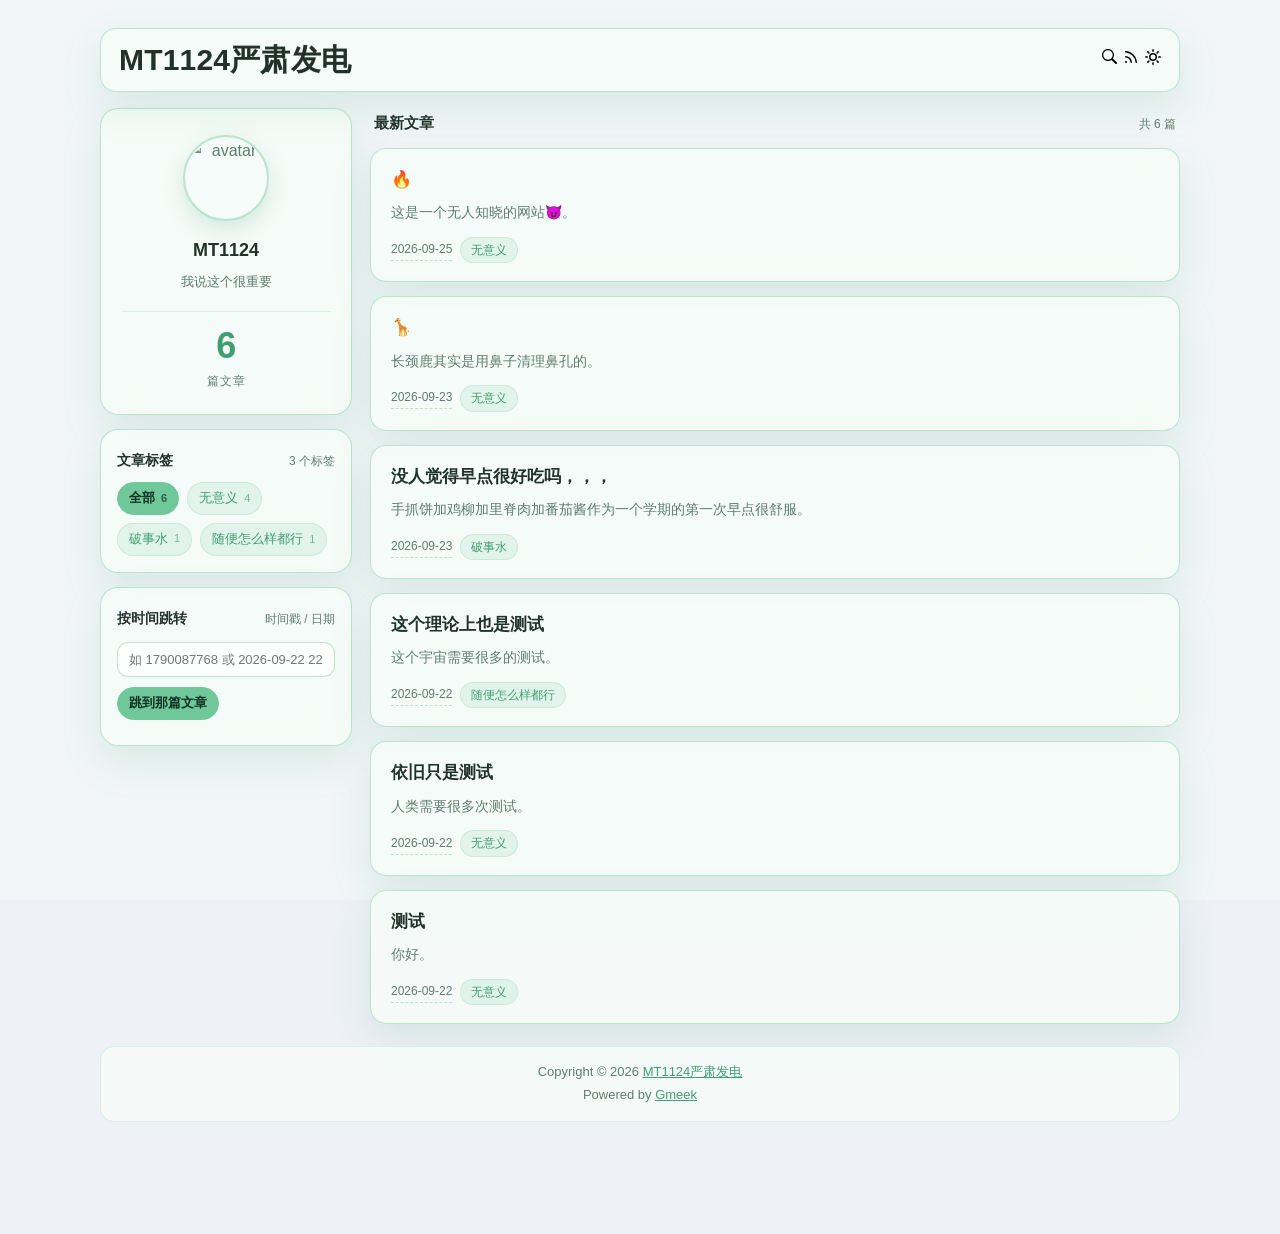
==== commit 619d533c: "🎉auto update by Gmeek action" ====
--- a/docs/index.html
+++ b/docs/index.html
@@ -238,6 +238,17 @@
 .tag-hint{margin:2px 4px 12px;font-size:12px;line-height:1.7;color:var(--blog-muted);display:none;}
 .tag-hint a{color:var(--blog-accent-strong);}
 
+.jump-card{padding:18px 16px 16px;}
+.ts-jump-input{width:100%;box-sizing:border-box;padding:9px 11px;margin:2px 0 9px;border-radius:11px;border:1px solid var(--blog-border);background:rgba(255,255,255,.7);color:inherit;font-size:13px;font-family:inherit;}
+.ts-jump-input:focus{outline:none;border-color:var(--blog-accent);}
+html[data-color-mode="dark"] .ts-jump-input{background:rgba(255,255,255,.06);}
+.ts-jump-result{margin-top:10px;font-size:12px;line-height:1.9;color:var(--blog-muted);word-break:break-word;}
+.ts-jump-result b{color:var(--blog-accent-strong);}
+.ts-jump-best{margin-bottom:8px;}
+.ts-jump-more{margin-top:10px;display:flex;flex-direction:column;gap:4px;}
+.ts-jump-more a{color:var(--blog-accent-strong);text-decoration:none;}
+.ts-jump-more a:hover{text-decoration:underline;}
+
 .main-col{min-width:0;}
 .list-head{display:flex;align-items:baseline;justify-content:space-between;margin:2px 4px 12px;font-size:15px;font-weight:600;color:var(--blog-fg);}
 .list-head .list-count{font-size:12px;font-weight:400;color:var(--blog-muted);}
@@ -323,6 +334,12 @@
             <div class="tag-card-title"><span>文章标签</span><span class="tag-total" id="tagTotal"></span></div>
             <div class="tag-list" id="tagList"></div>
         </div>
+        <div class="side-card jump-card">
+            <div class="tag-card-title"><span>按时间跳转</span><span class="tag-total">时间戳 / 日期</span></div>
+            <input id="tsJumpInput" class="ts-jump-input" placeholder="如 1790087768 或 2026-09-22 22:36" autocomplete="off">
+            <div class="ts-jump-row"><button type="button" id="tsJumpBtn" class="tag-chip active">跳到那篇文章</button></div>
+            <div class="ts-jump-result" id="tsJumpResult"></div>
+        </div>
         </div>
     </aside>
 
@@ -526,7 +543,7 @@
 (function () {
     var TZ_OFFSET = 8 * 3600 * 1000;
     var WEEK = ['星期日', '星期一', '星期二', '星期三', '星期四', '星期五', '星期六'];
-    var pop = null, curEl = null, hideTimer = null;
+    var pop = null, curEl = null, hideTimer = null, byHover = false;
 
     function pad(n) { return n < 10 ? '0' + n : '' + n; }
     function bj(ts) {
@@ -619,6 +636,7 @@
         pop.classList.remove('open');
         if (curEl) { curEl.classList.remove('ts-active'); }
         curEl = null;
+        byHover = false;
     }
     function scheduleHide() {
         if (hideTimer) { clearTimeout(hideTimer); }
@@ -632,7 +650,7 @@
     });
     document.addEventListener('mouseover', function (e) {
         var el = e.target.closest && e.target.closest('.ts-trigger[data-ts]');
-        if (el) { if (hideTimer) { clearTimeout(hideTimer); hideTimer = null; } show(el); }
+        if (el) { if (hideTimer) { clearTimeout(hideTimer); hideTimer = null; } show(el); byHover = true; }
     });
     document.addEventListener('mouseout', function (e) {
         var el = e.target.closest && e.target.closest('.ts-trigger[data-ts]');
@@ -642,7 +660,8 @@
         var el = e.target.closest && e.target.closest('.ts-trigger[data-ts]');
         if (el) {
             e.preventDefault(); e.stopPropagation();
-            if (curEl === el && pop && pop.classList.contains('open')) { hide(); } else { show(el); }
+            if (byHover && curEl === el && pop && pop.classList.contains('open')) { byHover = false; return; }
+            if (curEl === el && pop && pop.classList.contains('open')) { hide(); } else { show(el); byHover = false; }
             return;
         }
         if (pop && pop.classList.contains('open') && !pop.contains(e.target)) { hide(); }
@@ -926,6 +945,103 @@
     }).catch(function () {});
 })();
 </script>
+<script>
+(function () {
+    var input = document.getElementById('tsJumpInput');
+    var btn = document.getElementById('tsJumpBtn');
+    var out = document.getElementById('tsJumpResult');
+    if (!input || !btn || !out) { return; }
+    var posts = null, loading = false;
+
+    function pad(n) { return n < 10 ? '0' + n : '' + n; }
+    function bjStr(ts) {
+        var d = new Date(ts * 1000 + 8 * 3600 * 1000);
+        return d.getUTCFullYear() + '-' + pad(d.getUTCMonth() + 1) + '-' + pad(d.getUTCDate()) +
+            ' ' + pad(d.getUTCHours()) + ':' + pad(d.getUTCMinutes());
+    }
+    function esc(s) { return String(s).replace(/[&<>"']/g, function (c) { return { '&': '&amp;', '<': '&lt;', '>': '&gt;', '"': '&quot;', "'": '&#39;' }[c]; }); }
+    function humanDiff(sec) {
+        var a = Math.abs(sec);
+        if (a < 60) { return a + ' 秒'; }
+        if (a < 3600) { return Math.round(a / 60) + ' 分钟'; }
+        if (a < 86400) { return (a / 3600).toFixed(1) + ' 小时'; }
+        return Math.round(a / 86400) + ' 天';
+    }
+    function parse(str) {
+        var v = (str || '').trim();
+        if (!v) { return null; }
+        if (/^\d{13}$/.test(v)) { return Math.floor(parseInt(v, 10) / 1000); }
+        if (/^\d{10}$/.test(v)) { return parseInt(v, 10); }
+        var m = /^(\d{4})[-\/.](\d{1,2})[-\/.](\d{1,2})(?:[ T](\d{1,2}):(\d{1,2})(?::(\d{1,2}))?)?$/.exec(v);
+        if (m) {
+            return Math.floor(Date.UTC(+m[1], +m[2] - 1, +m[3], (m[4] ? +m[4] : 0) - 8, m[5] ? +m[5] : 0, m[6] ? +m[6] : 0) / 1000);
+        }
+        var t = Date.parse(v);
+        return isNaN(t) ? null : Math.floor(t / 1000);
+    }
+    function load(cb) {
+        if (posts) { cb(posts); return; }
+        if (loading) { setTimeout(function () { load(cb); }, 200); return; }
+        loading = true;
+        out.textContent = '正在读取文章时间…';
+        fetch('/rss.xml').then(function (r) { return r.ok ? r.text() : ''; }).then(function (xml) {
+            var list = [];
+            if (xml) {
+                var doc = new DOMParser().parseFromString(xml, 'application/xml');
+                var items = doc.getElementsByTagName('item');
+                for (var i = 0; i < items.length; i++) {
+                    var link = (items[i].getElementsByTagName('link')[0] || {}).textContent || '';
+                    var title = (items[i].getElementsByTagName('title')[0] || {}).textContent || '无标题';
+                    var pub = (items[i].getElementsByTagName('pubDate')[0] || {}).textContent || '';
+                    var d = new Date(pub);
+                    if (link && !isNaN(d.getTime())) { list.push({ ts: Math.floor(d.getTime() / 1000), title: title, link: link }); }
+                }
+            }
+            list.sort(function (a, b) { return a.ts - b.ts; });
+            posts = list; loading = false; cb(posts);
+        }).catch(function () { loading = false; cb([]); });
+    }
+    function go(ts) {
+        load(function (list) {
+            if (!list.length) { out.textContent = '没有读取到文章时间，请稍后重试'; return; }
+            var scored = list.map(function (p) { return { p: p, d: p.ts - ts }; });
+            scored.sort(function (a, b) { return Math.abs(a.d) - Math.abs(b.d); });
+            var best = scored[0];
+            out.innerHTML = '';
+            var line = document.createElement('div');
+            line.className = 'ts-jump-best';
+            line.innerHTML = '最接近：<b>' + bjStr(best.p.ts) + '</b> 《' + esc(best.p.title) + '》<br>相差 ' + humanDiff(best.d);
+            out.appendChild(line);
+            var open = document.createElement('a');
+            open.className = 'tag-chip active';
+            open.href = best.p.link;
+            open.textContent = '打开这篇';
+            out.appendChild(open);
+            if (scored.length > 1) {
+                var more = document.createElement('div');
+                more.className = 'ts-jump-more';
+                var label = document.createElement('div');
+                label.textContent = '其他接近的文章：';
+                more.appendChild(label);
+                scored.slice(1, 4).forEach(function (s) {
+                    var a = document.createElement('a');
+                    a.href = s.p.link;
+                    a.textContent = bjStr(s.p.ts) + ' 《' + s.p.title + '》';
+                    more.appendChild(a);
+                });
+                out.appendChild(more);
+            }
+            if (Math.abs(best.d) <= 60) { location.href = best.p.link; }
+        });
+    }
+    btn.addEventListener('click', function () {
+        var ts = parse(input.value);
+        if (ts === null) { out.textContent = '识别不了，请输入时间戳（如 1790087768）或日期（2026-09-22 22:36）'; return; }
+        go(ts);
+    });
+    input.addEventListener('keydown', function (e) { if (e.key === 'Enter') { btn.click(); } });
+})();
+</script>
 
 
 </html>
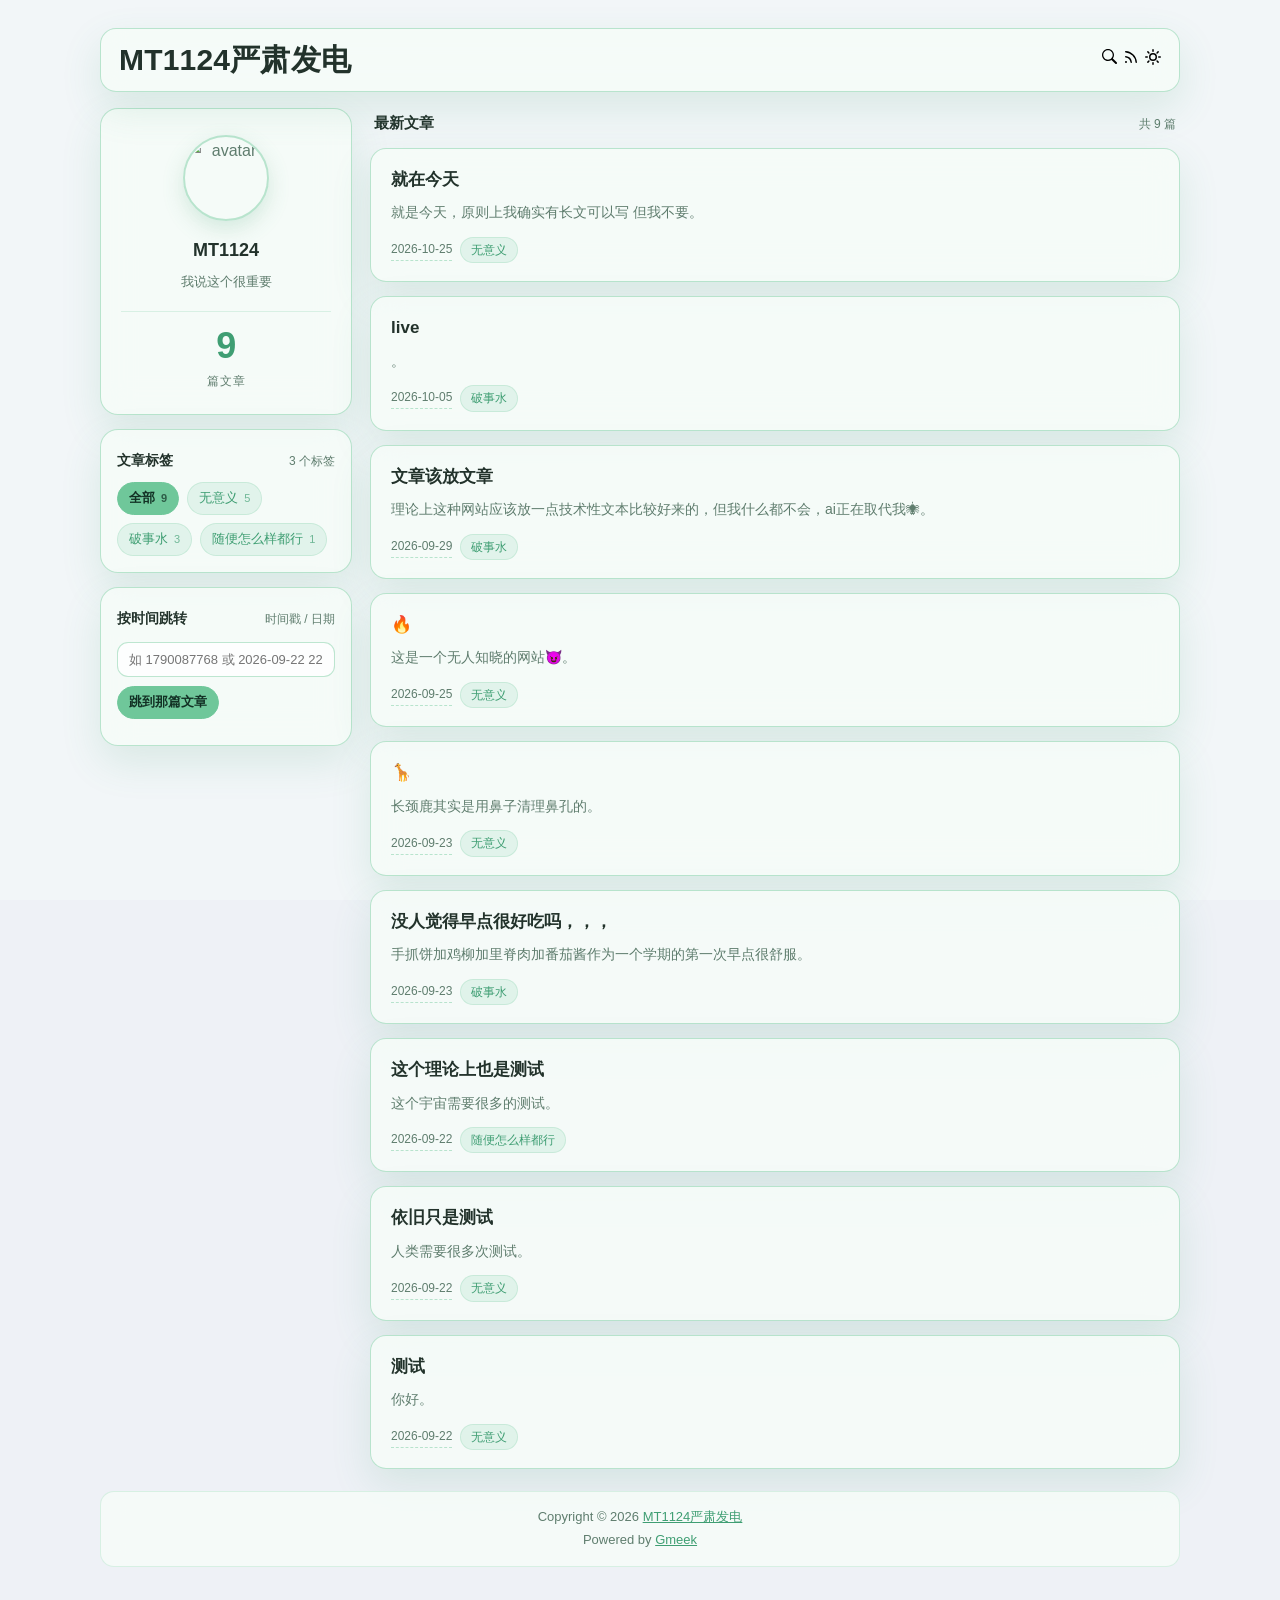
==== commit e7525cd9: "🎉auto update by Gmeek action" ====
--- a/docs/index.html
+++ b/docs/index.html
@@ -325,7 +325,7 @@
             </div>
             <div class="profile-stats">
                 <div class="stat">
-                    <div class="stat-num">6</div>
+                    <div class="stat-num">9</div>
                     <div class="stat-label">篇文章</div>
                 </div>
             </div>
@@ -346,11 +346,54 @@
     <main class="main-col">
         <div class="list-head">
             <span id="listTitle">最新文章</span>
-            <span class="list-count" id="listCount">共 6 篇</span>
+            <span class="list-count" id="listCount">共 9 篇</span>
         </div>
         <div class="tag-hint" id="tagHint"></div>
         <div class="post-cards">
         <article class="post-card" data-labels="无意义">
+                <h3 class="post-card-title">
+                    <a href="post/jiu-zai-jin-tian.html">就在今天</a>
+                    
+                </h3>
+                <p class="post-card-desc">就是今天，原则上我确实有长文可以写
+但我不要。</p>
+                <div class="post-card-meta">
+                    <span class="meta-date ts-trigger" data-ts="1792929647" tabindex="0">2026-10-25</span>
+                    <a class="meta-label" href="https://MT1124.github.io/tag.html#无意义">无意义</a>
+                </div>
+            </article><article class="post-card" data-labels="破事水">
+                <h3 class="post-card-title">
+                    <a href="post/live.html">live</a>
+                    
+                </h3>
+                <p class="post-card-desc">
+
+![](https://MT1124.github.io/images/12710-1791179460923-0.jpg)
+
+
+![](https://MT1124.github.io/images/12703-1791179467504-2.jpg)
+
+
+![](https://MT1124.github.io/images/12700-1791179470409-3.jpg)
+
+
+![](https://MT1124.github.io/images/12715-1791179463914-1.jpg)
+。</p>
+                <div class="post-card-meta">
+                    <span class="meta-date ts-trigger" data-ts="1791179475" tabindex="0">2026-10-05</span>
+                    <a class="meta-label" href="https://MT1124.github.io/tag.html#破事水">破事水</a>
+                </div>
+            </article><article class="post-card" data-labels="破事水">
+                <h3 class="post-card-title">
+                    <a href="post/wen-zhang-gai-fang-wen-zhang.html">文章该放文章</a>
+                    
+                </h3>
+                <p class="post-card-desc">理论上这种网站应该放一点技术性文本比较好来的，但我什么都不会，ai正在取代我🕷。</p>
+                <div class="post-card-meta">
+                    <span class="meta-date ts-trigger" data-ts="1790683550" tabindex="0">2026-09-29</span>
+                    <a class="meta-label" href="https://MT1124.github.io/tag.html#破事水">破事水</a>
+                </div>
+            </article><article class="post-card" data-labels="无意义">
                 <h3 class="post-card-title">
                     <a href="post/%F0%9F%94%A5.html">🔥</a>
                     
